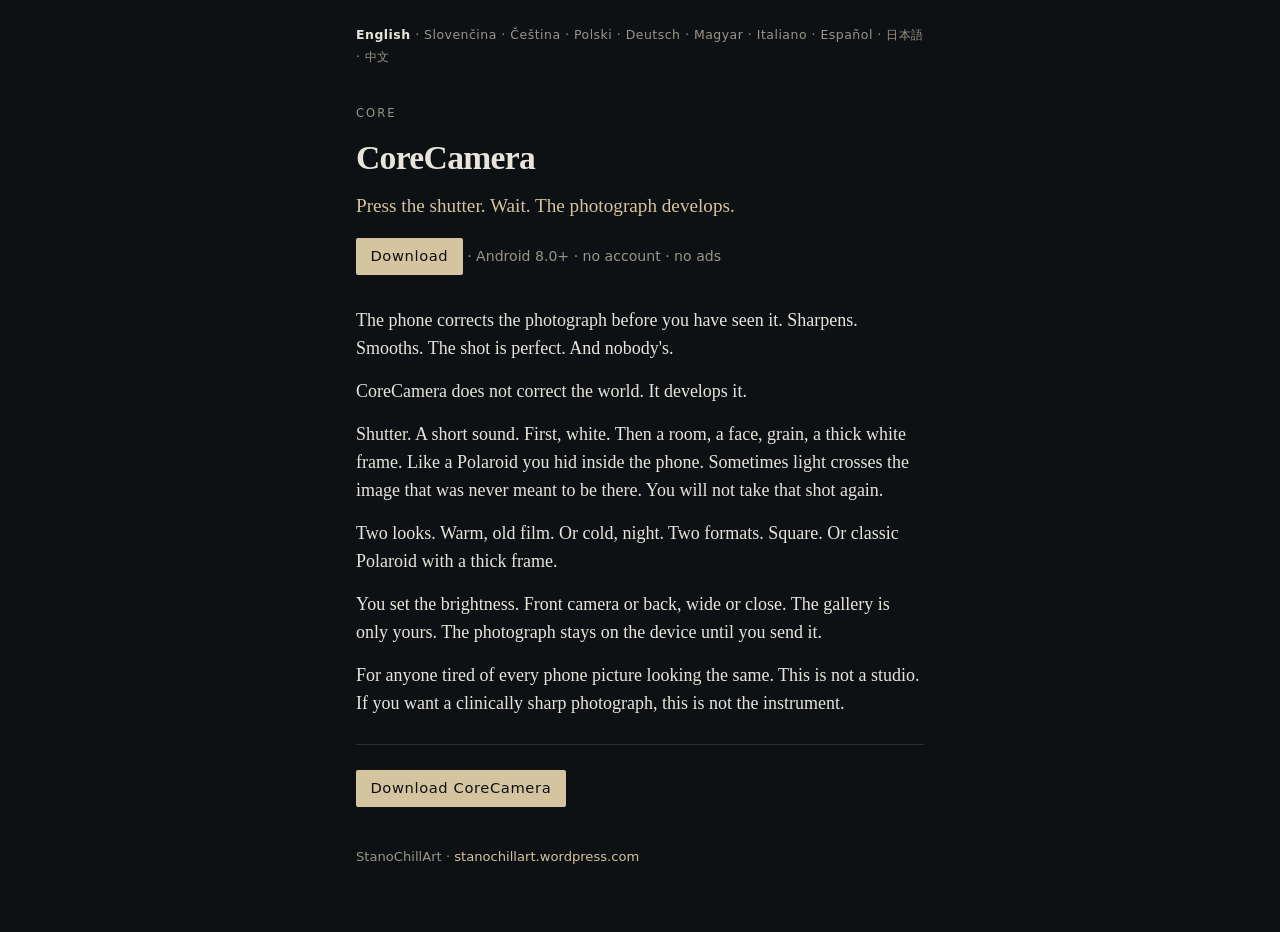
==== docs/index.html @ 9aa9379a "GitHub Pages flyers for in-app languages" ====
<!DOCTYPE html>
<html lang="en">
<head>
<meta charset="utf-8">
<meta name="viewport" content="width=device-width, initial-scale=1">
<title>CoreCamera — Press the shutter. Wait. The photograph develops.</title>
<link rel="stylesheet" href="assets/style.css">

</head>
<body>
<div class="wrap">
<nav class="langs"><strong>English</strong> · <a href="sk/">Slovenčina</a> · <a href="cs/">Čeština</a> · <a href="pl/">Polski</a> · <a href="de/">Deutsch</a> · <a href="hu/">Magyar</a> · <a href="it/">Italiano</a> · <a href="es/">Español</a> · <a href="ja/">日本語</a> · <a href="zh/">中文</a></nav>
<p class="kicker">Core</p>
<h1>CoreCamera</h1>
<p class="tag">Press the shutter. Wait. The photograph develops.</p>
<p class="meta"><a class="dl" href="https://github.com/stanochillart/CoreCamera/releases/download/v1.1/CoreCamera-1.1.apk">Download</a> · Android 8.0+ · no account · no ads</p>
<p>The phone corrects the photograph before you have seen it. Sharpens. Smooths. The shot is perfect. And nobody&#x27;s.</p>
<p>CoreCamera does not correct the world. It develops it.</p>
<p>Shutter. A short sound. First, white. Then a room, a face, grain, a thick white frame. Like a Polaroid you hid inside the phone. Sometimes light crosses the image that was never meant to be there. You will not take that shot again.</p>
<p>Two looks. Warm, old film. Or cold, night. Two formats. Square. Or classic Polaroid with a thick frame.</p>
<p>You set the brightness. Front camera or back, wide or close. The gallery is only yours. The photograph stays on the device until you send it.</p>
<p>For anyone tired of every phone picture looking the same. This is not a studio. If you want a clinically sharp photograph, this is not the instrument.</p>
<hr>
<p><a class="dl" href="https://github.com/stanochillart/CoreCamera/releases/download/v1.1/CoreCamera-1.1.apk">Download CoreCamera</a></p>
<footer>StanoChillArt · <a href="https://stanochillart.wordpress.com/">stanochillart.wordpress.com</a></footer>

</div>
</body>
</html>
---- docs/assets/style.css ----
:root {
  --bg: #0e1114;
  --fg: #e8e4dc;
  --muted: #9a9488;
  --line: #2a2f33;
  --accent: #d4c4a0;
}
* { box-sizing: border-box; }
html, body { margin: 0; padding: 0; }
body {
  background: var(--bg);
  color: var(--fg);
  font: 18px/1.55 "Iowan Old Style", "Palatino Linotype", Palatino, Georgia, serif;
  min-height: 100vh;
}
a { color: var(--accent); text-decoration: none; }
a:hover { text-decoration: underline; }
.wrap {
  max-width: 38rem;
  margin: 0 auto;
  padding: 1.5rem 1.25rem 4rem;
}
.langs {
  font-family: system-ui, sans-serif;
  font-size: 0.78rem;
  letter-spacing: 0.04em;
  color: var(--muted);
  margin-bottom: 2.25rem;
  line-height: 1.8;
}
.langs a { color: var(--muted); }
.langs strong { color: var(--fg); font-weight: 600; }
.kicker {
  font-family: system-ui, sans-serif;
  font-size: 0.72rem;
  letter-spacing: 0.18em;
  text-transform: uppercase;
  color: var(--muted);
  margin: 0 0 0.6rem;
}
h1 {
  font-size: 2.1rem;
  font-weight: 600;
  letter-spacing: -0.02em;
  margin: 0 0 0.4rem;
}
.tag {
  font-size: 1.2rem;
  color: var(--accent);
  margin: 0 0 1.1rem;
}
.meta {
  font-family: system-ui, sans-serif;
  font-size: 0.88rem;
  color: var(--muted);
  margin: 0 0 2rem;
}
.dl {
  display: inline-block;
  font-family: system-ui, sans-serif;
  font-size: 0.92rem;
  letter-spacing: 0.04em;
  color: var(--bg);
  background: var(--accent);
  padding: 0.45rem 0.9rem;
  border-radius: 2px;
  text-decoration: none;
}
.dl:hover { text-decoration: none; filter: brightness(1.08); }
hr {
  border: 0;
  border-top: 1px solid var(--line);
  margin: 1.6rem 0;
}
p { margin: 0 0 0.95rem; }
footer {
  margin-top: 2.5rem;
  font-family: system-ui, sans-serif;
  font-size: 0.82rem;
  color: var(--muted);
}
.list { list-style: none; padding: 0; margin: 0 0 2rem; }
.list li {
  padding: 0.85rem 0;
  border-top: 1px solid var(--line);
}
.list .name { font-size: 1.15rem; }
.list .line { color: var(--muted); font-size: 0.95rem; margin-top: 0.2rem; }
.list .acts {
  font-family: system-ui, sans-serif;
  font-size: 0.82rem;
  margin-top: 0.35rem;
  color: var(--muted);
}
h2 {
  font-size: 0.78rem;
  font-family: system-ui, sans-serif;
  letter-spacing: 0.16em;
  text-transform: uppercase;
  color: var(--muted);
  margin: 2rem 0 0.4rem;
  font-weight: 600;
}
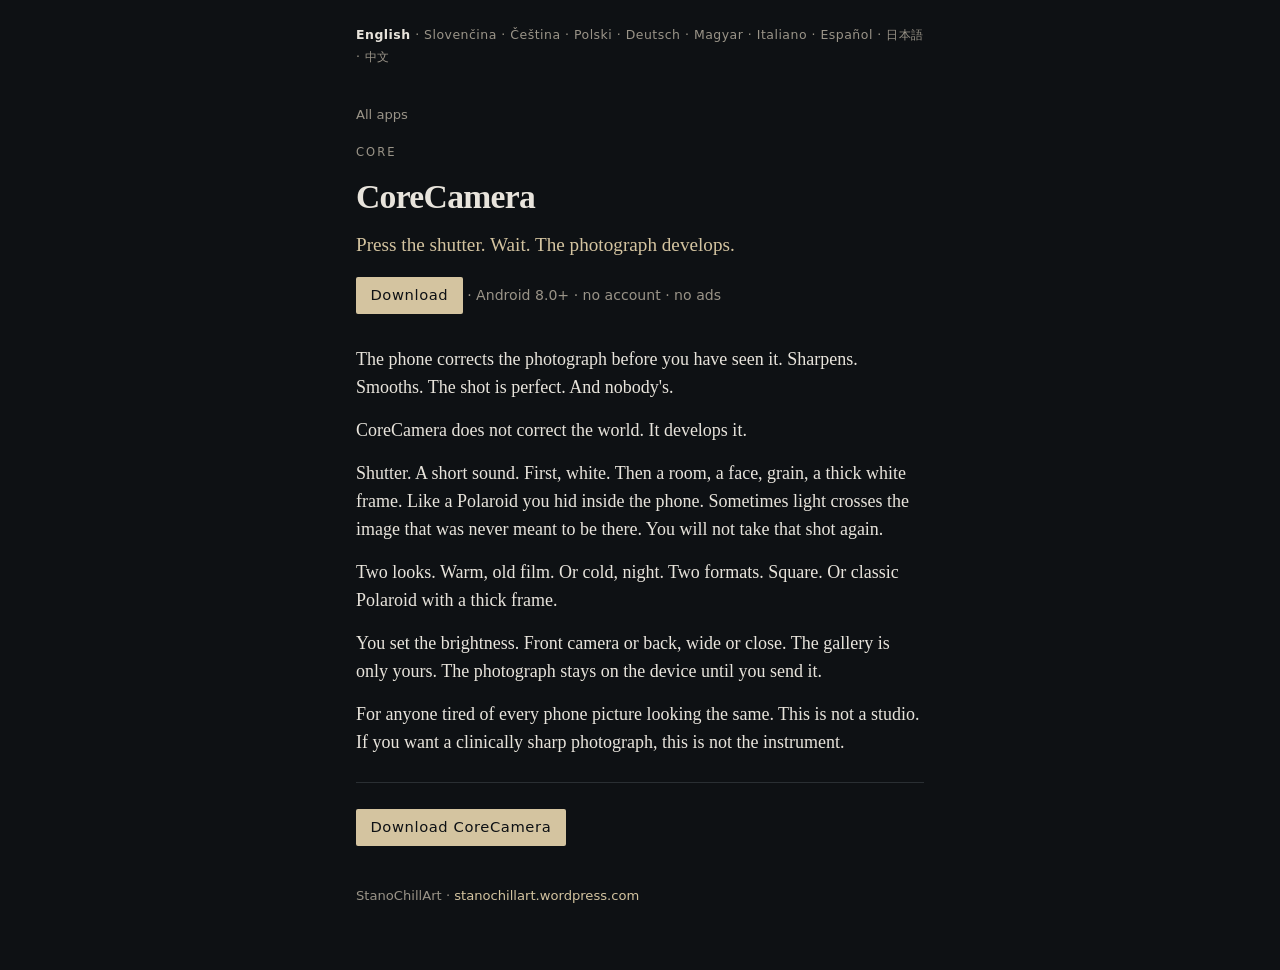
==== commit 5b681add: "Hub-style home link; refresh flyer pages" ====
--- a/docs/index.html
+++ b/docs/index.html
@@ -10,6 +10,7 @@
 <body>
 <div class="wrap">
 <nav class="langs"><strong>English</strong> · <a href="sk/">Slovenčina</a> · <a href="cs/">Čeština</a> · <a href="pl/">Polski</a> · <a href="de/">Deutsch</a> · <a href="hu/">Magyar</a> · <a href="it/">Italiano</a> · <a href="es/">Español</a> · <a href="ja/">日本語</a> · <a href="zh/">中文</a></nav>
+<p class="home"><a href="https://stanochillart.github.io/">All apps</a></p>
 <p class="kicker">Core</p>
 <h1>CoreCamera</h1>
 <p class="tag">Press the shutter. Wait. The photograph develops.</p>
--- a/docs/assets/style.css
+++ b/docs/assets/style.css
@@ -20,6 +20,45 @@
   margin: 0 auto;
   padding: 1.5rem 1.25rem 4rem;
 }
+.wrap.wide { max-width: 68rem; }
+.hero { max-width: 36rem; margin-bottom: 2.6rem; }
+.hero h1 { font-size: 2.45rem; }
+.home {
+  font-family: system-ui, sans-serif;
+  font-size: 0.82rem;
+  margin: 0 0 1.15rem;
+}
+.home a { color: var(--muted); }
+.cards {
+  display: grid;
+  grid-template-columns: repeat(auto-fill, minmax(16.8rem, 1fr));
+  gap: 0.85rem;
+  list-style: none;
+  padding: 0;
+  margin: 0 0 2.4rem;
+}
+.card {
+  display: flex;
+  flex-direction: column;
+  min-height: 10rem;
+  margin: 0;
+  padding: 1.1rem 1.15rem 1.15rem;
+  border: 1px solid var(--line);
+  background: #14181c;
+}
+.card .name { font-size: 1.12rem; margin: 0 0 0.35rem; }
+.card .line {
+  color: var(--muted);
+  font-size: 0.98rem;
+  flex: 1;
+  margin: 0;
+}
+.card .acts {
+  font-family: system-ui, sans-serif;
+  font-size: 0.8rem;
+  margin-top: 0.95rem;
+}
+.card .acts a { margin-right: 0.9rem; }
 .langs {
   font-family: system-ui, sans-serif;
   font-size: 0.78rem;
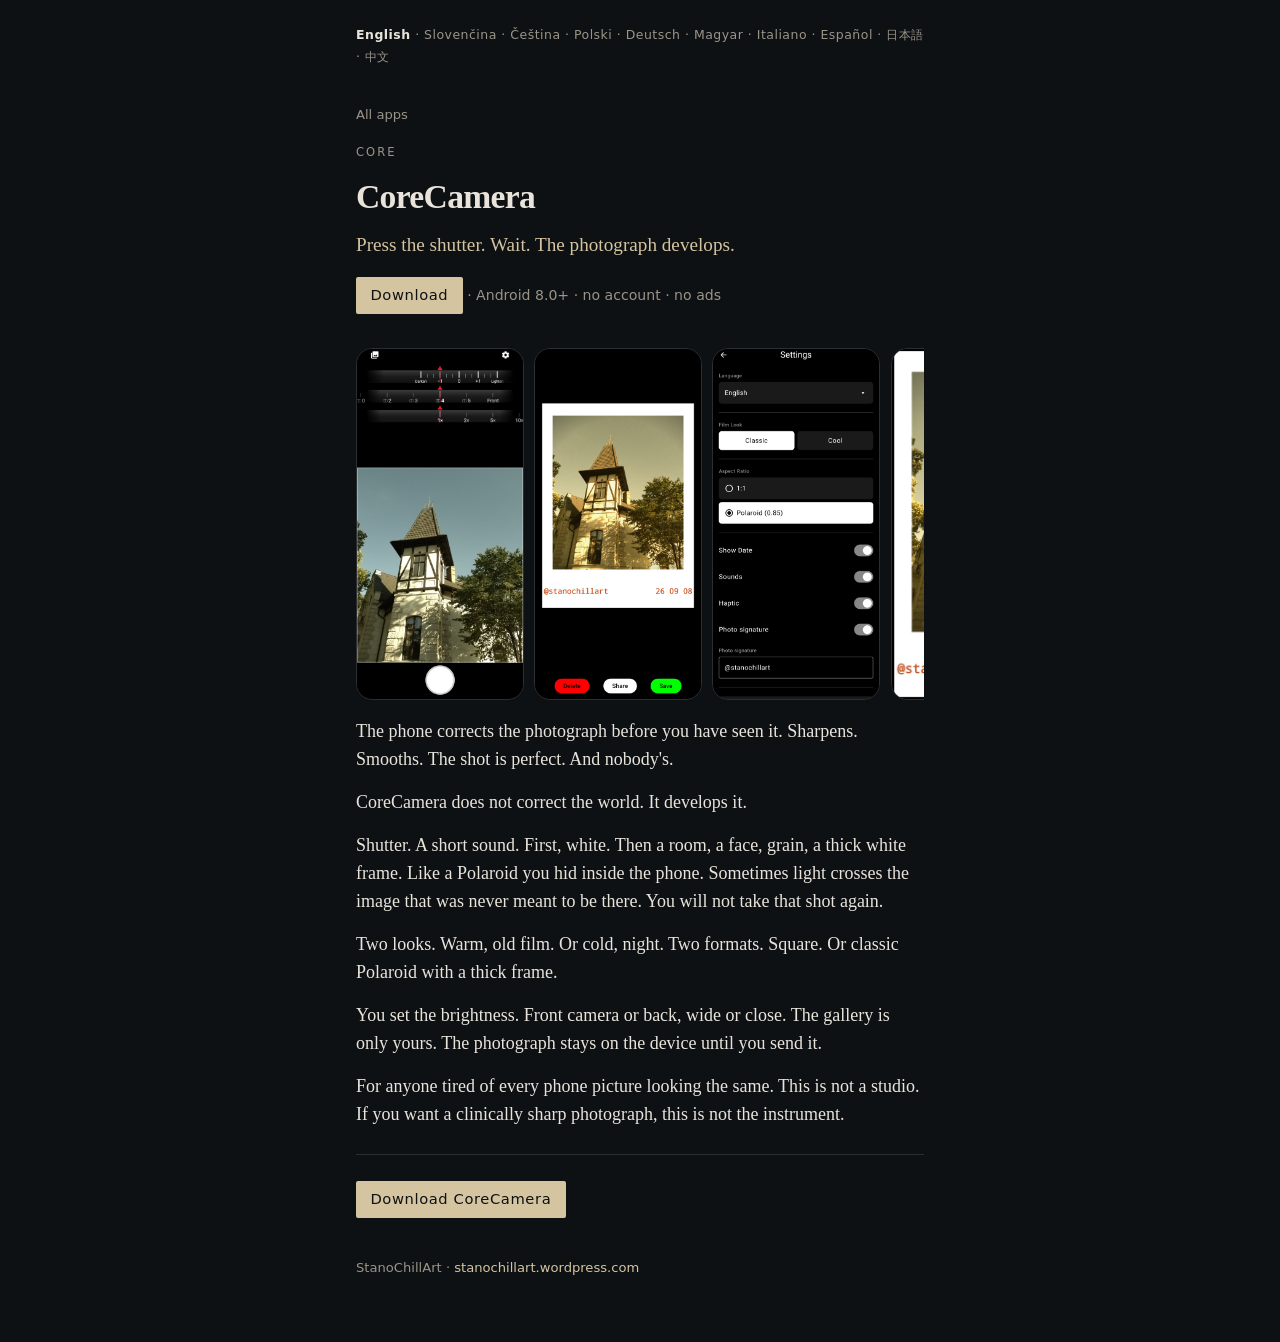
==== commit 3de8ad67: "Add CoreCamera screenshots to Pages" ====
--- a/docs/index.html
+++ b/docs/index.html
@@ -14,7 +14,14 @@
 <p class="kicker">Core</p>
 <h1>CoreCamera</h1>
 <p class="tag">Press the shutter. Wait. The photograph develops.</p>
-<p class="meta"><a class="dl" href="https://github.com/stanochillart/CoreCamera/releases/download/v1.1/CoreCamera-1.1.apk">Download</a> · Android 8.0+ · no account · no ads</p>
+<p class="meta"><a class="dl" href="https://github.com/stanochillart/CoreCamera/releases/download/v1.5/CoreCamera-1.5.apk">Download</a> · Android 8.0+ · no account · no ads</p>
+<div class="shots">
+<img src="screenshots/01.png" alt="CoreCamera">
+<img src="screenshots/02.png" alt="CoreCamera">
+<img src="screenshots/03.png" alt="CoreCamera">
+<img src="screenshots/04.jpg" alt="CoreCamera">
+</div>
+
 <p>The phone corrects the photograph before you have seen it. Sharpens. Smooths. The shot is perfect. And nobody&#x27;s.</p>
 <p>CoreCamera does not correct the world. It develops it.</p>
 <p>Shutter. A short sound. First, white. Then a room, a face, grain, a thick white frame. Like a Polaroid you hid inside the phone. Sometimes light crosses the image that was never meant to be there. You will not take that shot again.</p>
@@ -22,7 +29,7 @@
 <p>You set the brightness. Front camera or back, wide or close. The gallery is only yours. The photograph stays on the device until you send it.</p>
 <p>For anyone tired of every phone picture looking the same. This is not a studio. If you want a clinically sharp photograph, this is not the instrument.</p>
 <hr>
-<p><a class="dl" href="https://github.com/stanochillart/CoreCamera/releases/download/v1.1/CoreCamera-1.1.apk">Download CoreCamera</a></p>
+<p><a class="dl" href="https://github.com/stanochillart/CoreCamera/releases/download/v1.5/CoreCamera-1.5.apk">Download CoreCamera</a></p>
 <footer>StanoChillArt · <a href="https://stanochillart.wordpress.com/">stanochillart.wordpress.com</a></footer>
 
 </div>
--- a/docs/assets/style.css
+++ b/docs/assets/style.css
@@ -140,3 +140,20 @@
   margin: 2rem 0 0.4rem;
   font-weight: 600;
 }
+
+.shots {
+  display: flex;
+  gap: 0.65rem;
+  overflow-x: auto;
+  margin: 1.4rem 0 0.4rem;
+  padding: 0.15rem 0 0.7rem;
+  -webkit-overflow-scrolling: touch;
+}
+.shots img {
+  height: 22rem;
+  width: auto;
+  border-radius: 1rem;
+  border: 1px solid var(--line);
+  background: #000;
+  flex: 0 0 auto;
+}
